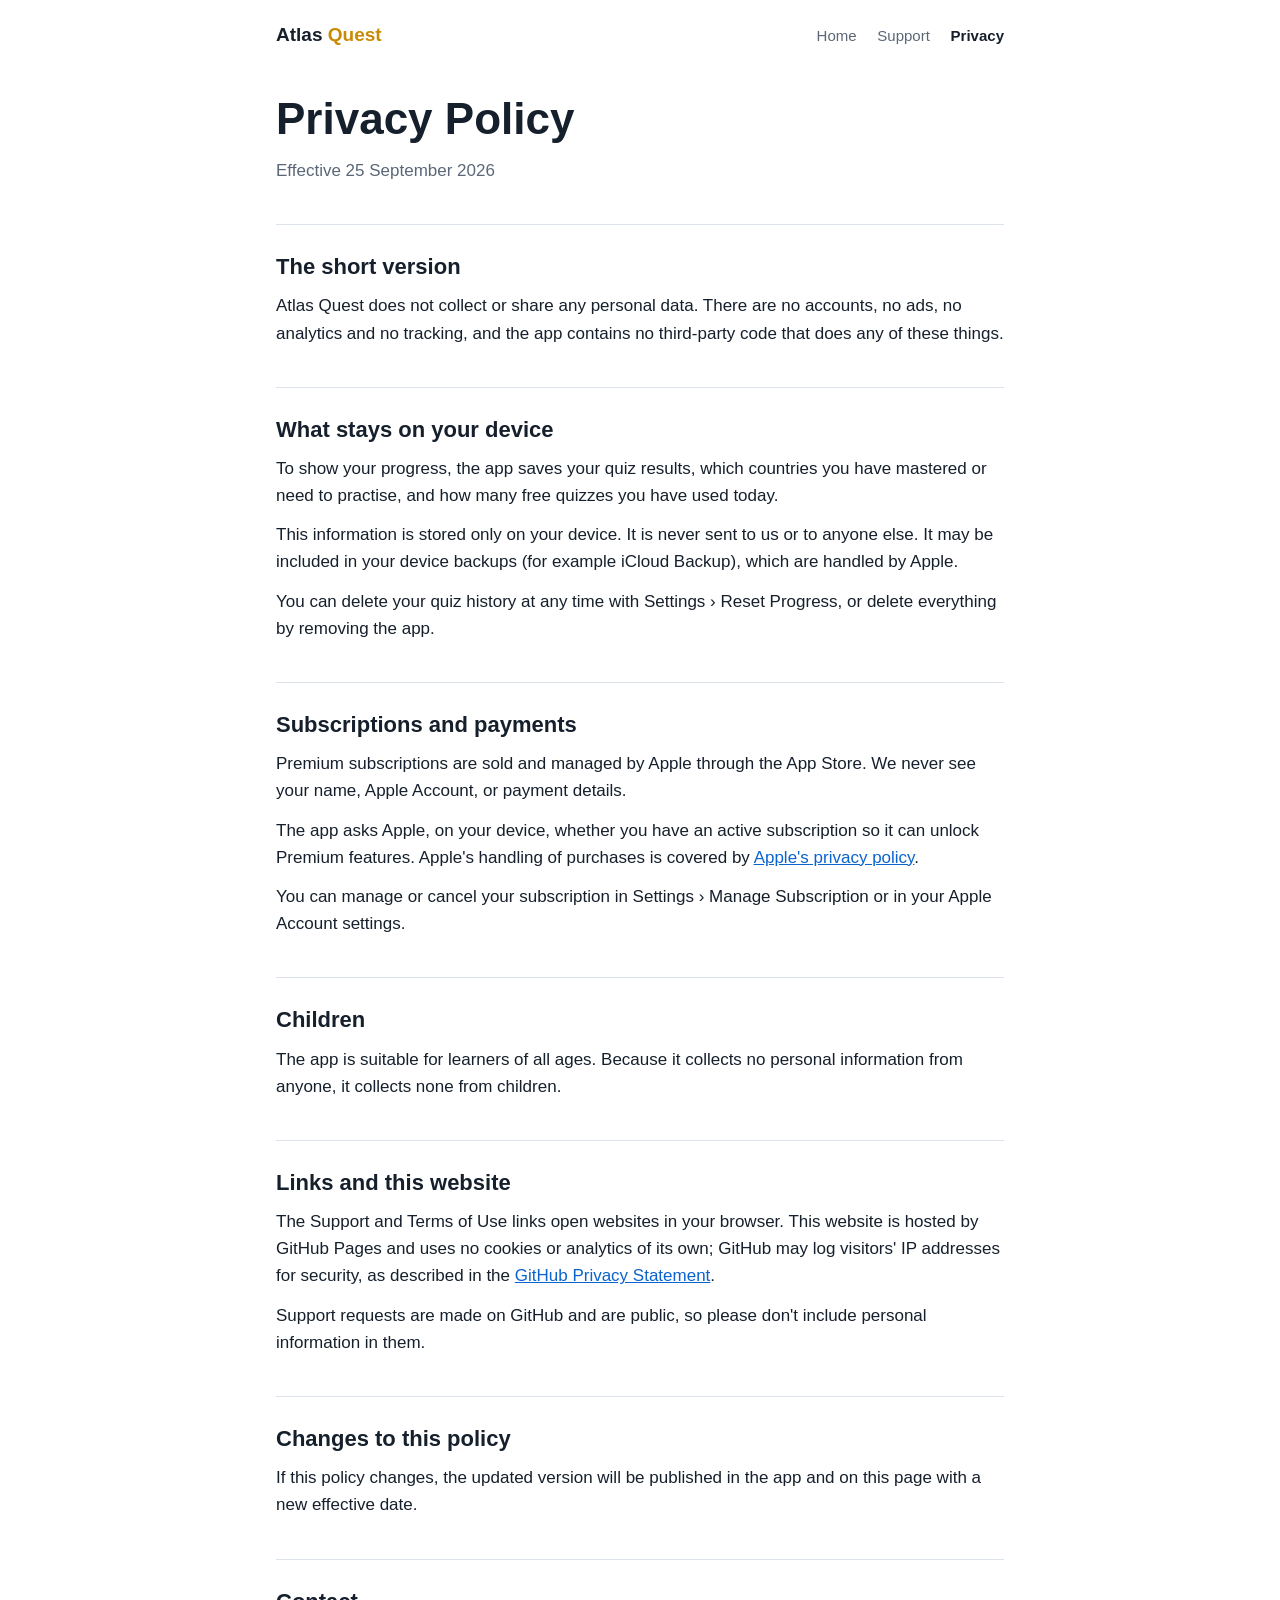
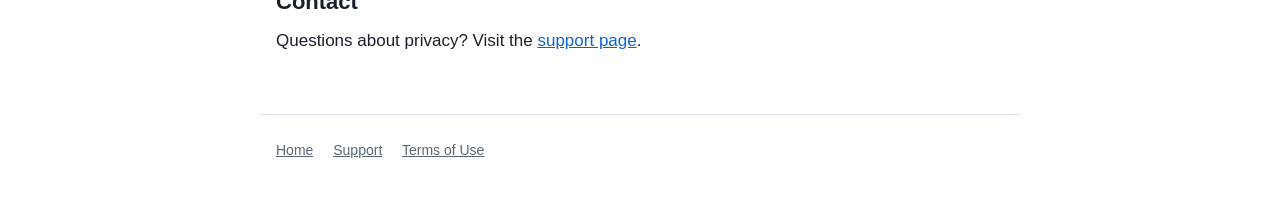
==== privacy.html @ b092b9ab "Add Atlas Quest website, support page and privacy policy" ====
<!DOCTYPE html>
<html lang="en">
<head>
<meta charset="utf-8">
<meta name="viewport" content="width=device-width, initial-scale=1">
<title>Atlas Quest Privacy Policy</title>
<meta name="description" content="Atlas Quest does not collect or share any personal data.">
<link rel="icon" href="data:image/svg+xml,<svg xmlns='http://www.w3.org/2000/svg' viewBox='0 0 100 100'><text y='.9em' font-size='90'>🌍</text></svg>">
<link rel="stylesheet" href="style.css">
<!-- The app shows the same policy in PrivacyPolicyView.swift. Change both together. -->
</head>
<body>
<header>
  <a class="brand" href="./">Atlas <span>Quest</span></a>
  <nav>
    <a href="./">Home</a>
    <a href="support.html">Support</a>
    <a href="privacy.html" aria-current="page">Privacy</a>
  </nav>
</header>
<main>
  <h1>Privacy Policy</h1>
  <p class="muted">Effective 25 September 2026</p>

  <h2>The short version</h2>
  <p>Atlas Quest does not collect or share any personal data. There are no accounts, no ads, no analytics and no tracking, and the app contains no third-party code that does any of these things.</p>

  <h2>What stays on your device</h2>
  <p>To show your progress, the app saves your quiz results, which countries you have mastered or need to practise, and how many free quizzes you have used today.</p>
  <p>This information is stored only on your device. It is never sent to us or to anyone else. It may be included in your device backups (for example iCloud Backup), which are handled by Apple.</p>
  <p>You can delete your quiz history at any time with Settings › Reset Progress, or delete everything by removing the app.</p>

  <h2>Subscriptions and payments</h2>
  <p>Premium subscriptions are sold and managed by Apple through the App Store. We never see your name, Apple Account, or payment details.</p>
  <p>The app asks Apple, on your device, whether you have an active subscription so it can unlock Premium features. Apple's handling of purchases is covered by <a href="https://www.apple.com/legal/privacy/">Apple's privacy policy</a>.</p>
  <p>You can manage or cancel your subscription in Settings › Manage Subscription or in your Apple Account settings.</p>

  <h2>Children</h2>
  <p>The app is suitable for learners of all ages. Because it collects no personal information from anyone, it collects none from children.</p>

  <h2>Links and this website</h2>
  <p>The Support and Terms of Use links open websites in your browser. This website is hosted by GitHub Pages and uses no cookies or analytics of its own; GitHub may log visitors' IP addresses for security, as described in the <a href="https://docs.github.com/en/site-policy/privacy-policies/github-general-privacy-statement">GitHub Privacy Statement</a>.</p>
  <p>Support requests are made on GitHub and are public, so please don't include personal information in them.</p>

  <h2>Changes to this policy</h2>
  <p>If this policy changes, the updated version will be published in the app and on this page with a new effective date.</p>

  <h2>Contact</h2>
  <p>Questions about privacy? Visit the <a href="support.html">support page</a>.</p>
</main>
<footer>
  <a href="./">Home</a>
  <a href="support.html">Support</a>
  <a href="https://www.apple.com/legal/internet-services/itunes/dev/stdeula/">Terms of Use</a>
</footer>
</body>
</html>
---- style.css ----
:root {
  --bg: #ffffff;
  --surface: #f2f5fa;
  --text: #16202c;
  --muted: #5b6776;
  --accent: #0b63ce;
  --accent-text: #ffffff;
  --gold: #c98a06;
  --rule: #dde3eb;
  color-scheme: light dark;
}
@media (prefers-color-scheme: dark) {
  :root {
    --bg: #0b1118;
    --surface: #151e29;
    --text: #eef2f7;
    --muted: #9aa7b6;
    --accent: #4b9bff;
    --accent-text: #06101c;
    --gold: #f2b53a;
    --rule: #25303d;
  }
}
* { box-sizing: border-box; }
body {
  margin: 0;
  background: var(--bg);
  color: var(--text);
  font: 17px/1.6 -apple-system, BlinkMacSystemFont, "Segoe UI", Roboto, Helvetica, Arial, sans-serif;
}
a { color: var(--accent); }
header, main, footer { max-width: 760px; margin: 0 auto; padding: 0 16px; }
header {
  display: flex; align-items: center; justify-content: space-between; flex-wrap: wrap; gap: 8px;
  padding-top: 20px; padding-bottom: 20px;
}
.brand { font-weight: 700; font-size: 19px; color: var(--text); text-decoration: none; }
.brand span { color: var(--gold); }
nav a { margin-left: 16px; color: var(--muted); text-decoration: none; font-size: 15px; }
nav a:first-child { margin-left: 0; }
nav a[aria-current="page"] { color: var(--text); font-weight: 600; }
main { padding-bottom: 48px; }
h1 { font-size: clamp(30px, 6vw, 44px); line-height: 1.15; margin: 24px 0 12px; }
h2 { font-size: 22px; margin: 40px 0 8px; padding-top: 24px; border-top: 1px solid var(--rule); }
h3 { font-size: 18px; margin: 24px 0 4px; }
p { margin: 0 0 12px; }
.lead { font-size: 20px; color: var(--muted); max-width: 36em; }
.muted { color: var(--muted); }
.badge {
  display: inline-block; margin: 16px 0 8px; padding: 10px 18px; border-radius: 12px;
  background: var(--accent); color: var(--accent-text); font-weight: 600; text-decoration: none;
}
.grid { display: grid; grid-template-columns: repeat(auto-fit, minmax(210px, 1fr)); gap: 12px; margin: 16px 0; }
.card { background: var(--surface); border-radius: 16px; padding: 16px; }
.card h3 { margin-top: 0; }
.card p { margin: 0; color: var(--muted); font-size: 15px; }
table { width: 100%; border-collapse: collapse; margin: 12px 0; font-size: 15px; }
th, td { text-align: left; padding: 10px 8px; border-bottom: 1px solid var(--rule); vertical-align: top; }
th { color: var(--muted); font-weight: 600; }
.note { background: var(--surface); border-left: 4px solid var(--gold); border-radius: 8px; padding: 12px 16px; margin: 16px 0; }
footer { padding-top: 24px; padding-bottom: 40px; border-top: 1px solid var(--rule); color: var(--muted); font-size: 14px; }
footer a { color: var(--muted); margin-right: 16px; }
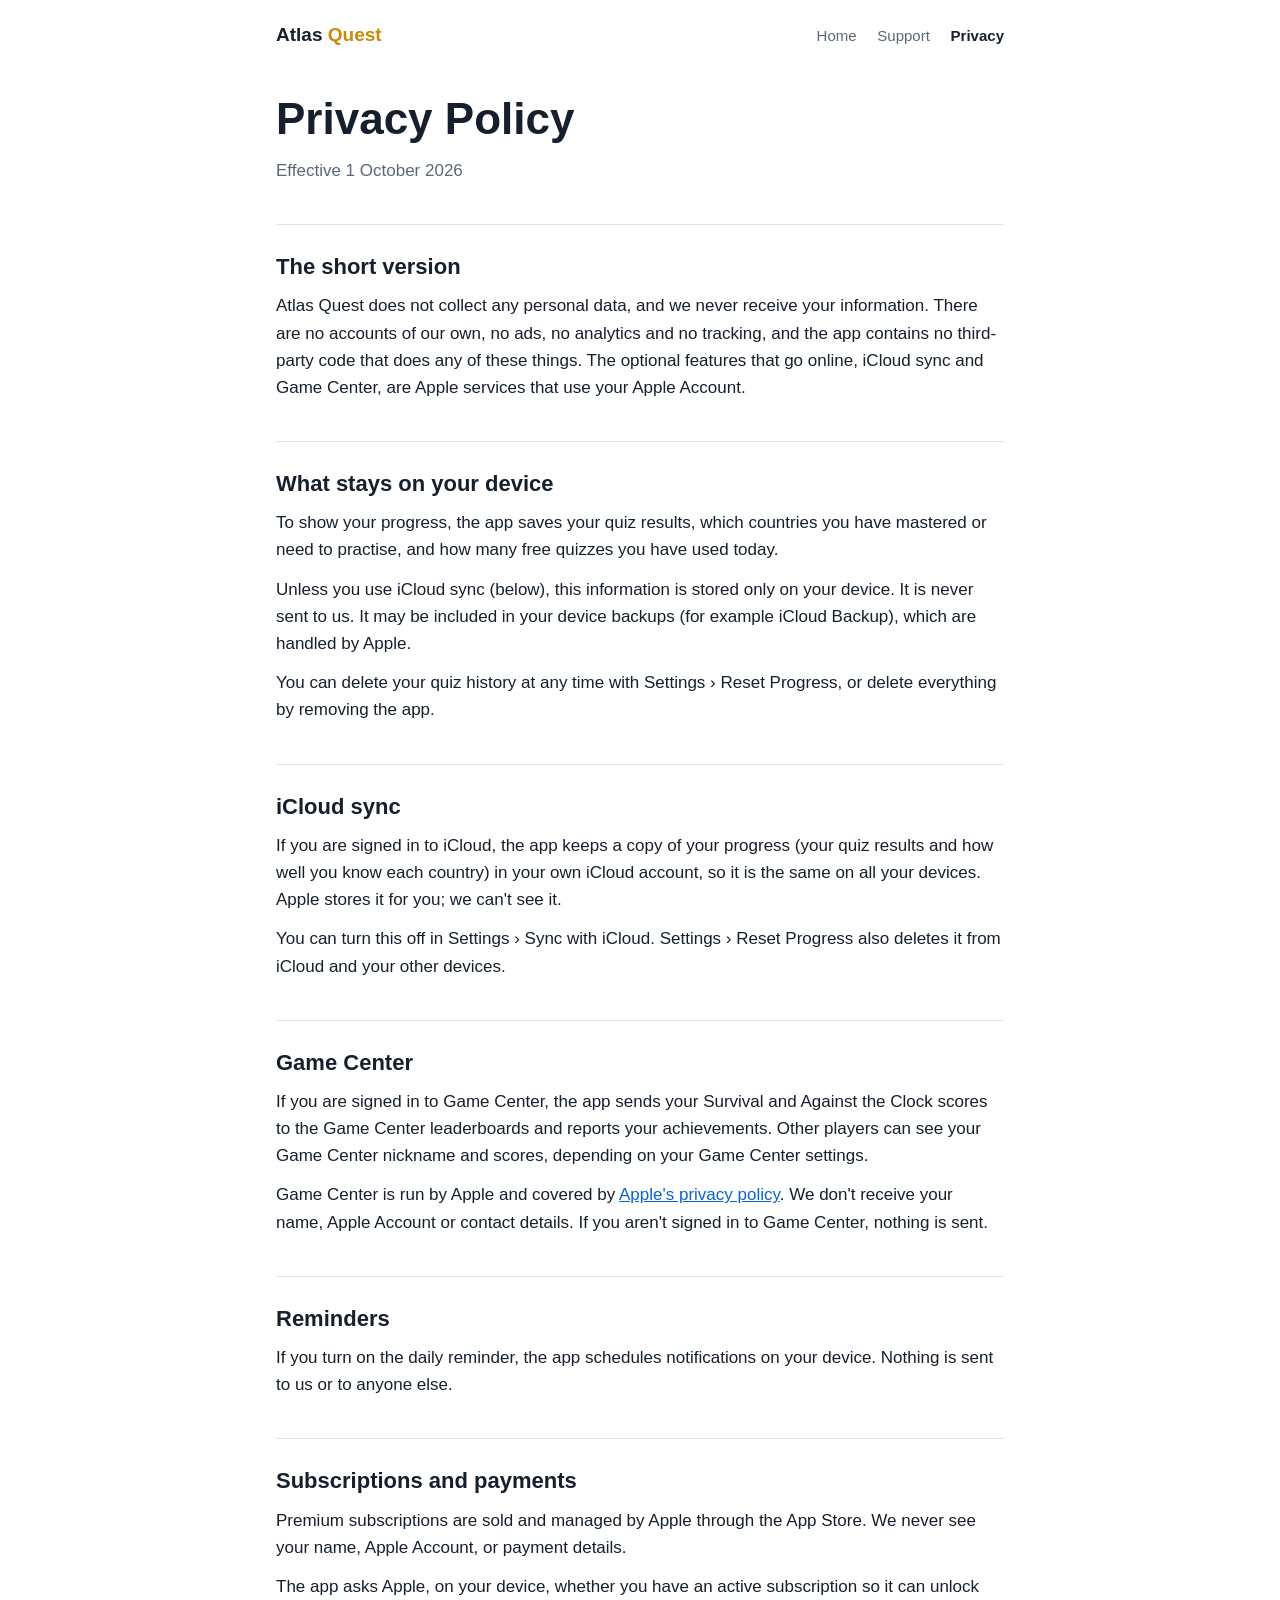
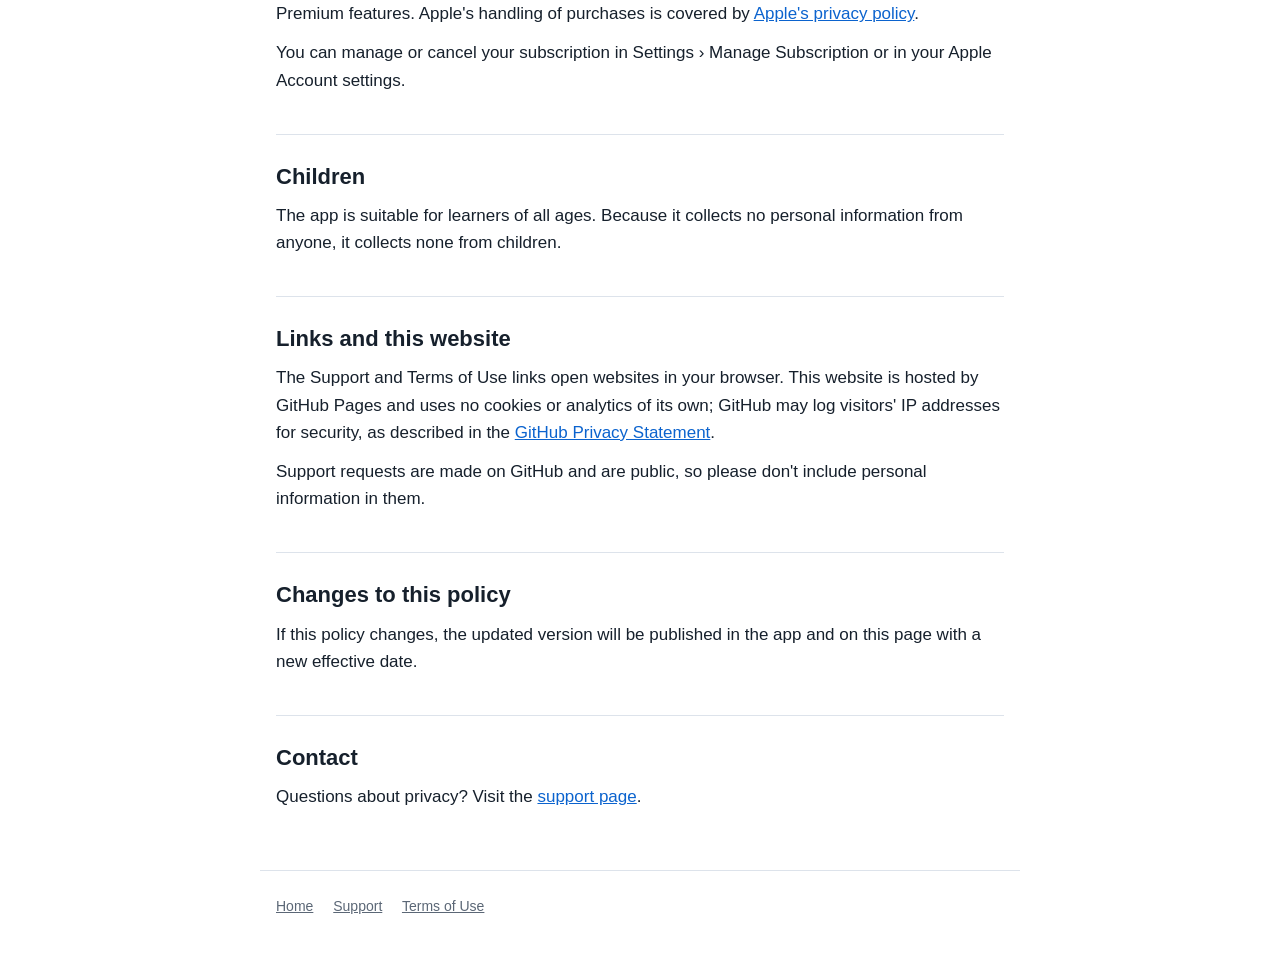
==== commit 8e3a0928: "Update the website for Atlas Quest 1.1 Privacy policy: iCloud sync, Game Center and reminders. Suppo" ====
--- a/privacy.html
+++ b/privacy.html
@@ -4,7 +4,7 @@
 <meta charset="utf-8">
 <meta name="viewport" content="width=device-width, initial-scale=1">
 <title>Atlas Quest Privacy Policy</title>
-<meta name="description" content="Atlas Quest does not collect or share any personal data.">
+<meta name="description" content="Atlas Quest does not collect any personal data.">
 <link rel="icon" href="data:image/svg+xml,<svg xmlns='http://www.w3.org/2000/svg' viewBox='0 0 100 100'><text y='.9em' font-size='90'>🌍</text></svg>">
 <link rel="stylesheet" href="style.css">
 <!-- The app shows the same policy in PrivacyPolicyView.swift. Change both together. -->
@@ -20,16 +20,24 @@
 </header>
 <main>
   <h1>Privacy Policy</h1>
-  <p class="muted">Effective 25 September 2026</p>
+  <p class="muted">Effective 1 October 2026</p>
 
   <h2>The short version</h2>
-  <p>Atlas Quest does not collect or share any personal data. There are no accounts, no ads, no analytics and no tracking, and the app contains no third-party code that does any of these things.</p>
+  <p>Atlas Quest does not collect any personal data, and we never receive your information. There are no accounts of our own, no ads, no analytics and no tracking, and the app contains no third-party code that does any of these things. The optional features that go online, iCloud sync and Game Center, are Apple services that use your Apple Account.</p>
 
   <h2>What stays on your device</h2>
   <p>To show your progress, the app saves your quiz results, which countries you have mastered or need to practise, and how many free quizzes you have used today.</p>
-  <p>This information is stored only on your device. It is never sent to us or to anyone else. It may be included in your device backups (for example iCloud Backup), which are handled by Apple.</p>
+  <p>Unless you use iCloud sync (below), this information is stored only on your device. It is never sent to us. It may be included in your device backups (for example iCloud Backup), which are handled by Apple.</p>
   <p>You can delete your quiz history at any time with Settings › Reset Progress, or delete everything by removing the app.</p>
 
+  <h2>iCloud sync</h2>
+  <p>If you are signed in to iCloud, the app keeps a copy of your progress (your quiz results and how well you know each country) in your own iCloud account, so it is the same on all your devices. Apple stores it for you; we can't see it.</p>
+  <p>You can turn this off in Settings › Sync with iCloud. Settings › Reset Progress also deletes it from iCloud and your other devices.</p>
+  <h2>Game Center</h2>
+  <p>If you are signed in to Game Center, the app sends your Survival and Against the Clock scores to the Game Center leaderboards and reports your achievements. Other players can see your Game Center nickname and scores, depending on your Game Center settings.</p>
+  <p>Game Center is run by Apple and covered by <a href="https://www.apple.com/legal/privacy/">Apple's privacy policy</a>. We don't receive your name, Apple Account or contact details. If you aren't signed in to Game Center, nothing is sent.</p>
+  <h2>Reminders</h2>
+  <p>If you turn on the daily reminder, the app schedules notifications on your device. Nothing is sent to us or to anyone else.</p>
   <h2>Subscriptions and payments</h2>
   <p>Premium subscriptions are sold and managed by Apple through the App Store. We never see your name, Apple Account, or payment details.</p>
   <p>The app asks Apple, on your device, whether you have an active subscription so it can unlock Premium features. Apple's handling of purchases is covered by <a href="https://www.apple.com/legal/privacy/">Apple's privacy policy</a>.</p>
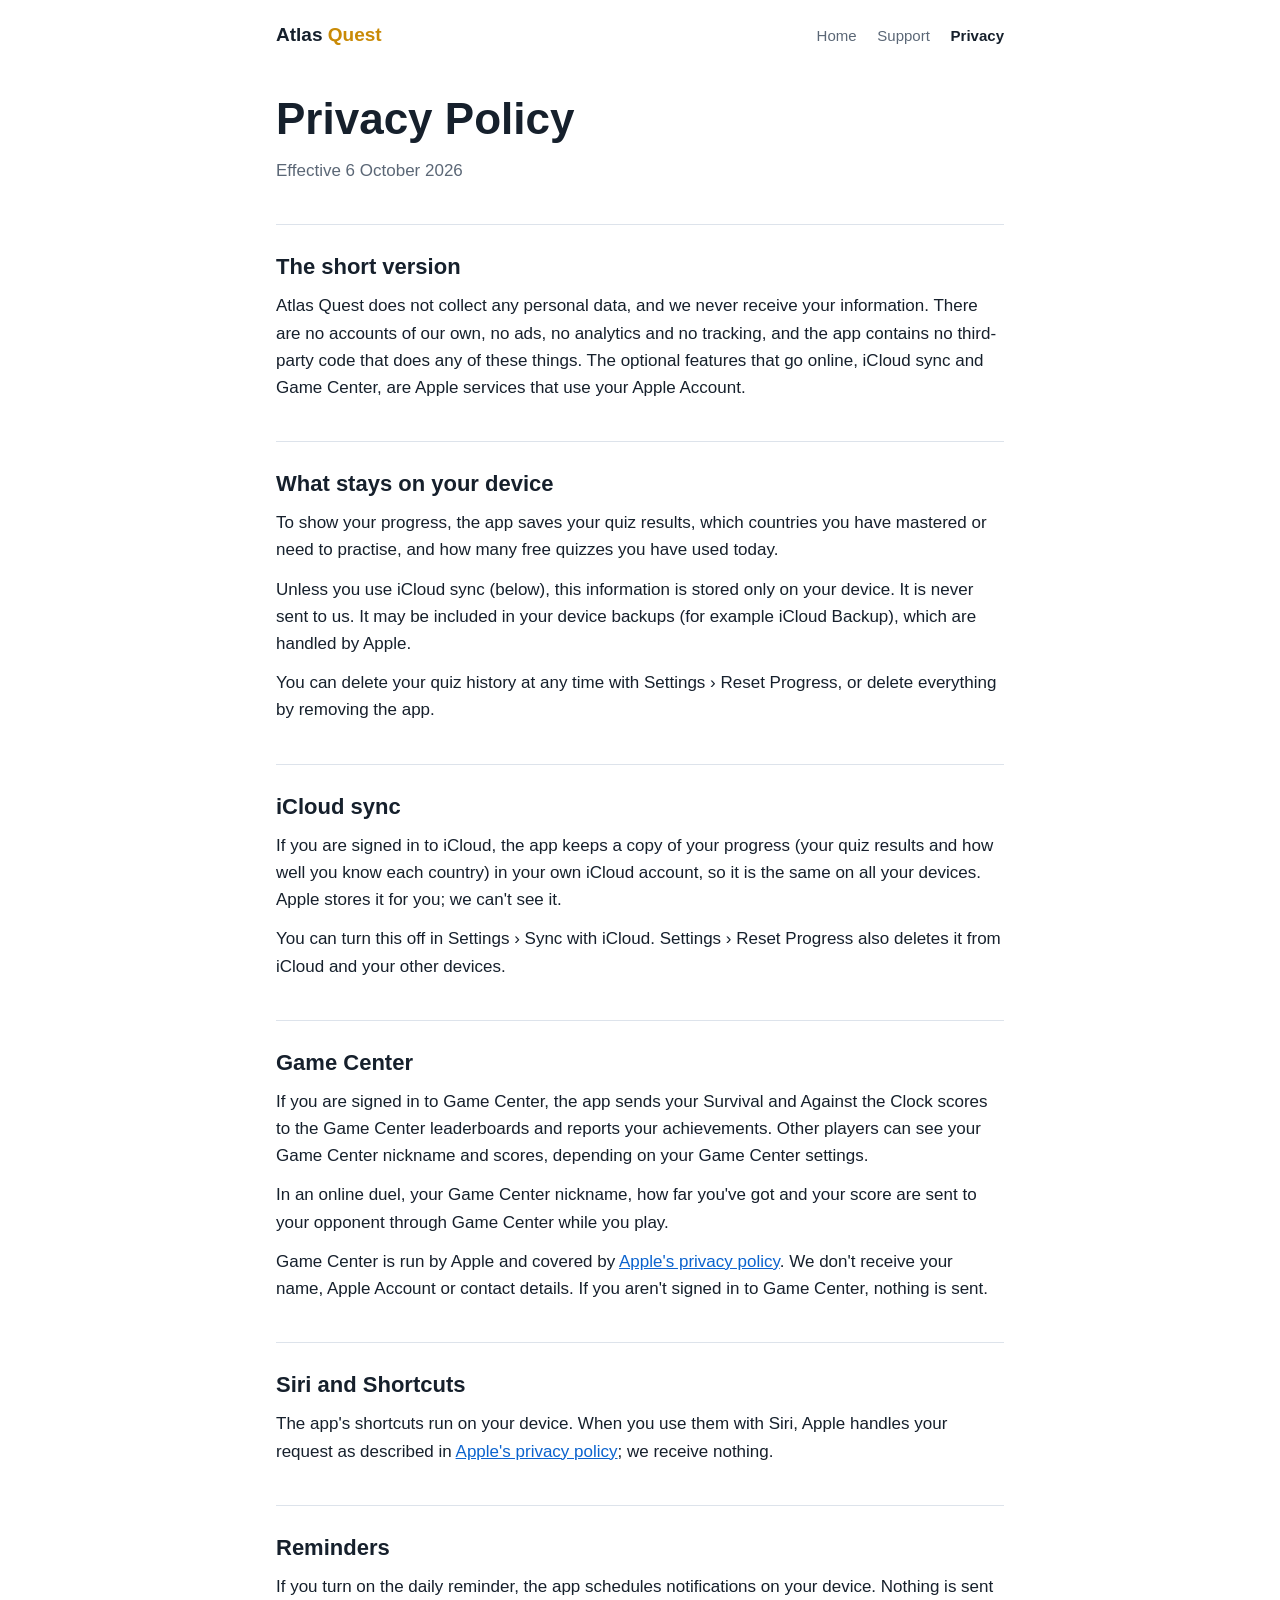
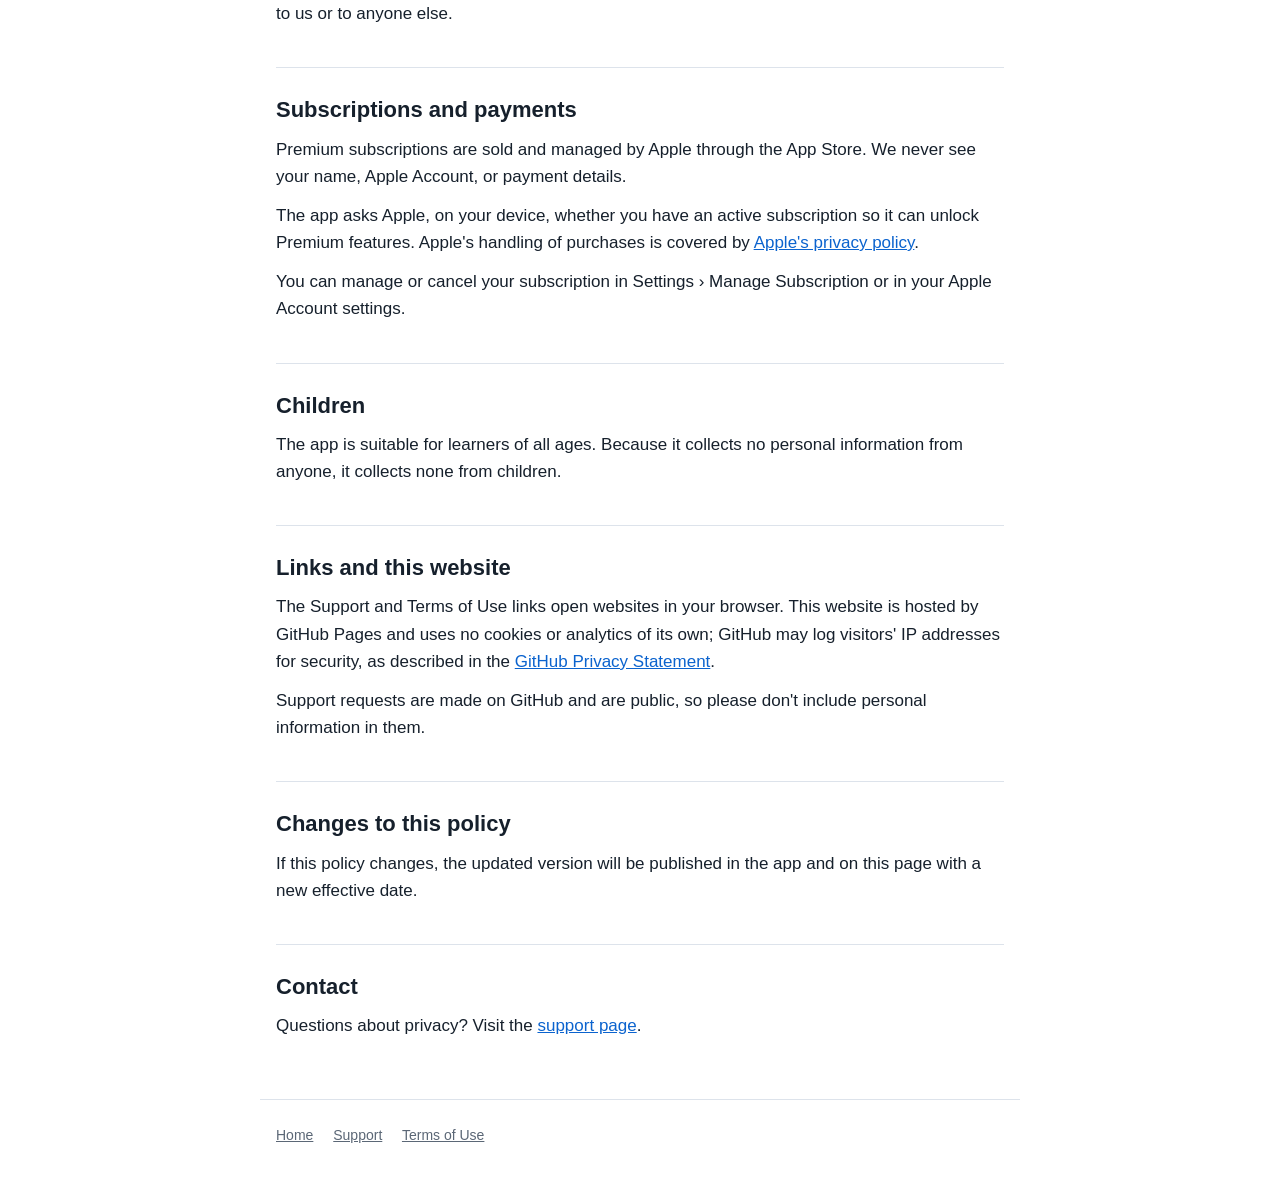
==== commit 31fded85: "Update the website for Atlas Quest 1.2 Privacy policy: online duels and Siri. Support: daily puzzles" ====
--- a/privacy.html
+++ b/privacy.html
@@ -20,7 +20,7 @@
 </header>
 <main>
   <h1>Privacy Policy</h1>
-  <p class="muted">Effective 1 October 2026</p>
+  <p class="muted">Effective 6 October 2026</p>
 
   <h2>The short version</h2>
   <p>Atlas Quest does not collect any personal data, and we never receive your information. There are no accounts of our own, no ads, no analytics and no tracking, and the app contains no third-party code that does any of these things. The optional features that go online, iCloud sync and Game Center, are Apple services that use your Apple Account.</p>
@@ -35,7 +35,10 @@
   <p>You can turn this off in Settings › Sync with iCloud. Settings › Reset Progress also deletes it from iCloud and your other devices.</p>
   <h2>Game Center</h2>
   <p>If you are signed in to Game Center, the app sends your Survival and Against the Clock scores to the Game Center leaderboards and reports your achievements. Other players can see your Game Center nickname and scores, depending on your Game Center settings.</p>
+  <p>In an online duel, your Game Center nickname, how far you've got and your score are sent to your opponent through Game Center while you play.</p>
   <p>Game Center is run by Apple and covered by <a href="https://www.apple.com/legal/privacy/">Apple's privacy policy</a>. We don't receive your name, Apple Account or contact details. If you aren't signed in to Game Center, nothing is sent.</p>
+  <h2>Siri and Shortcuts</h2>
+  <p>The app's shortcuts run on your device. When you use them with Siri, Apple handles your request as described in <a href="https://www.apple.com/legal/privacy/">Apple's privacy policy</a>; we receive nothing.</p>
   <h2>Reminders</h2>
   <p>If you turn on the daily reminder, the app schedules notifications on your device. Nothing is sent to us or to anyone else.</p>
   <h2>Subscriptions and payments</h2>
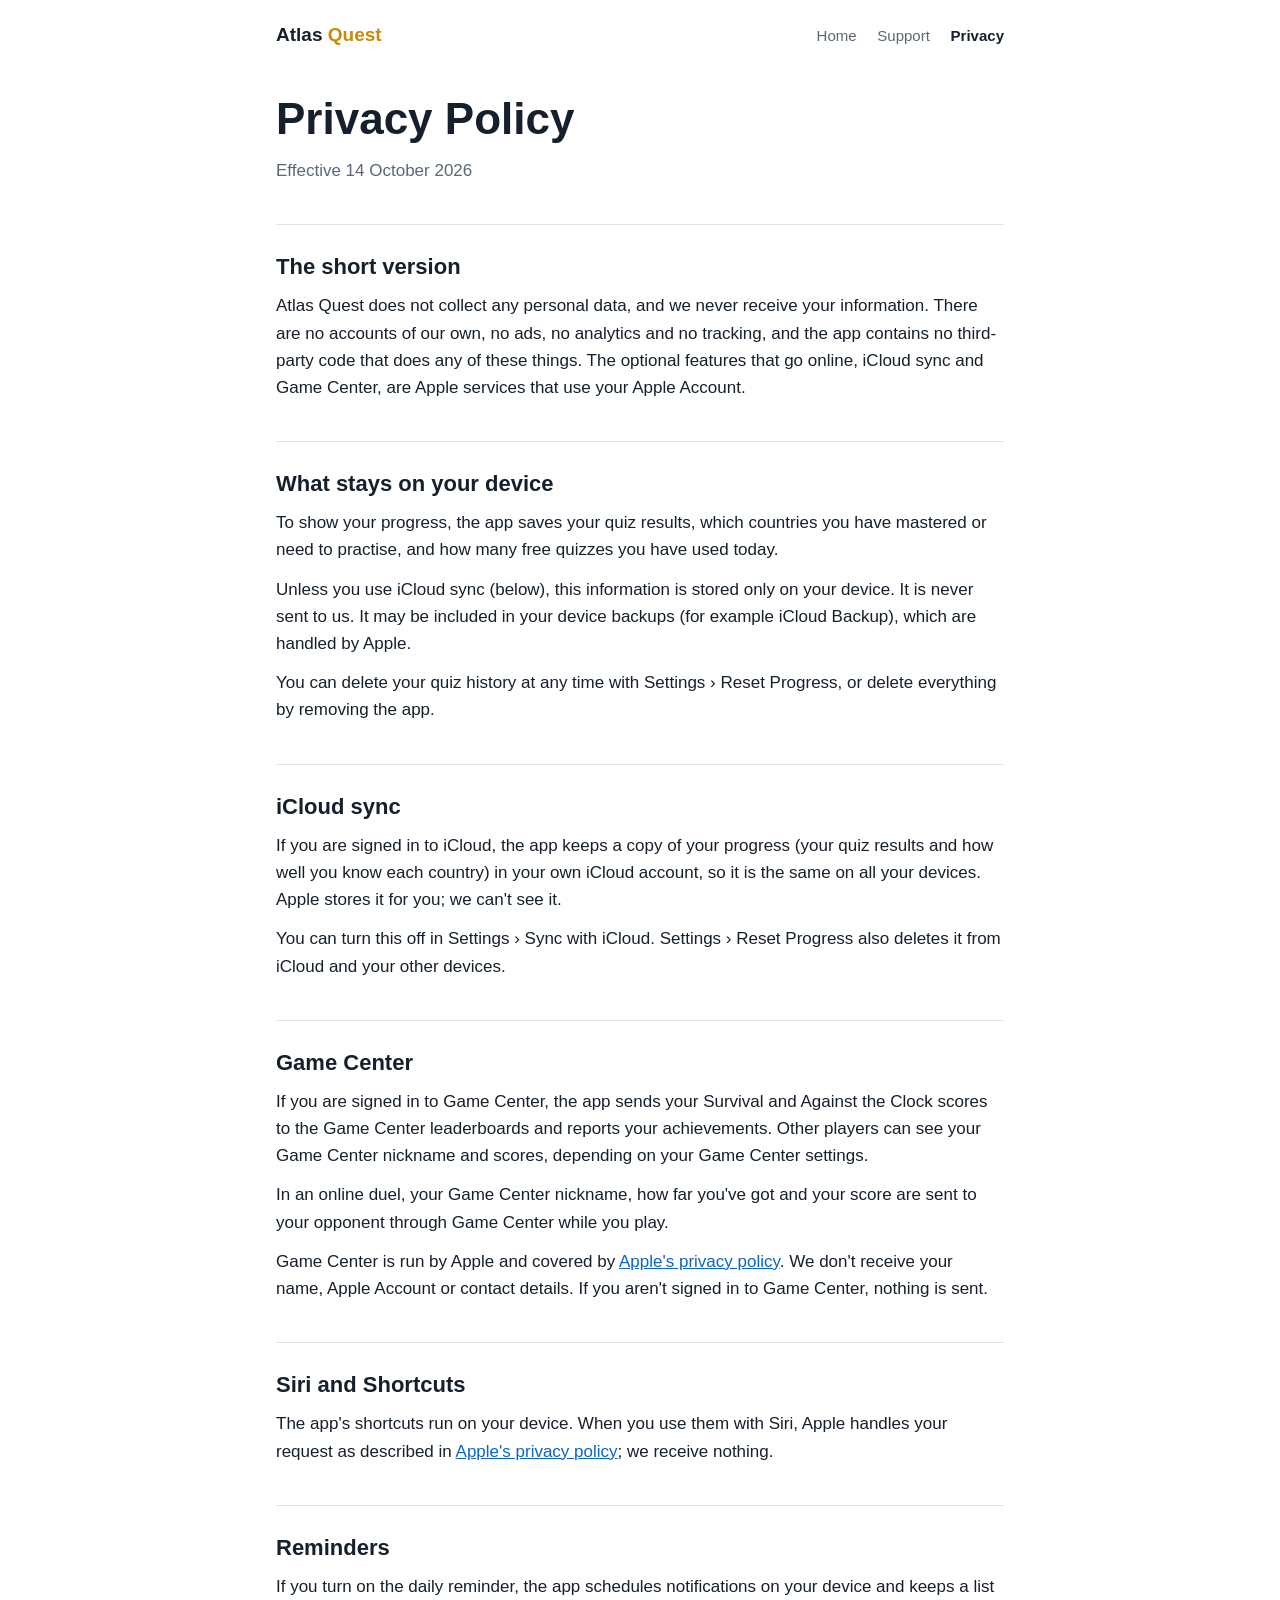
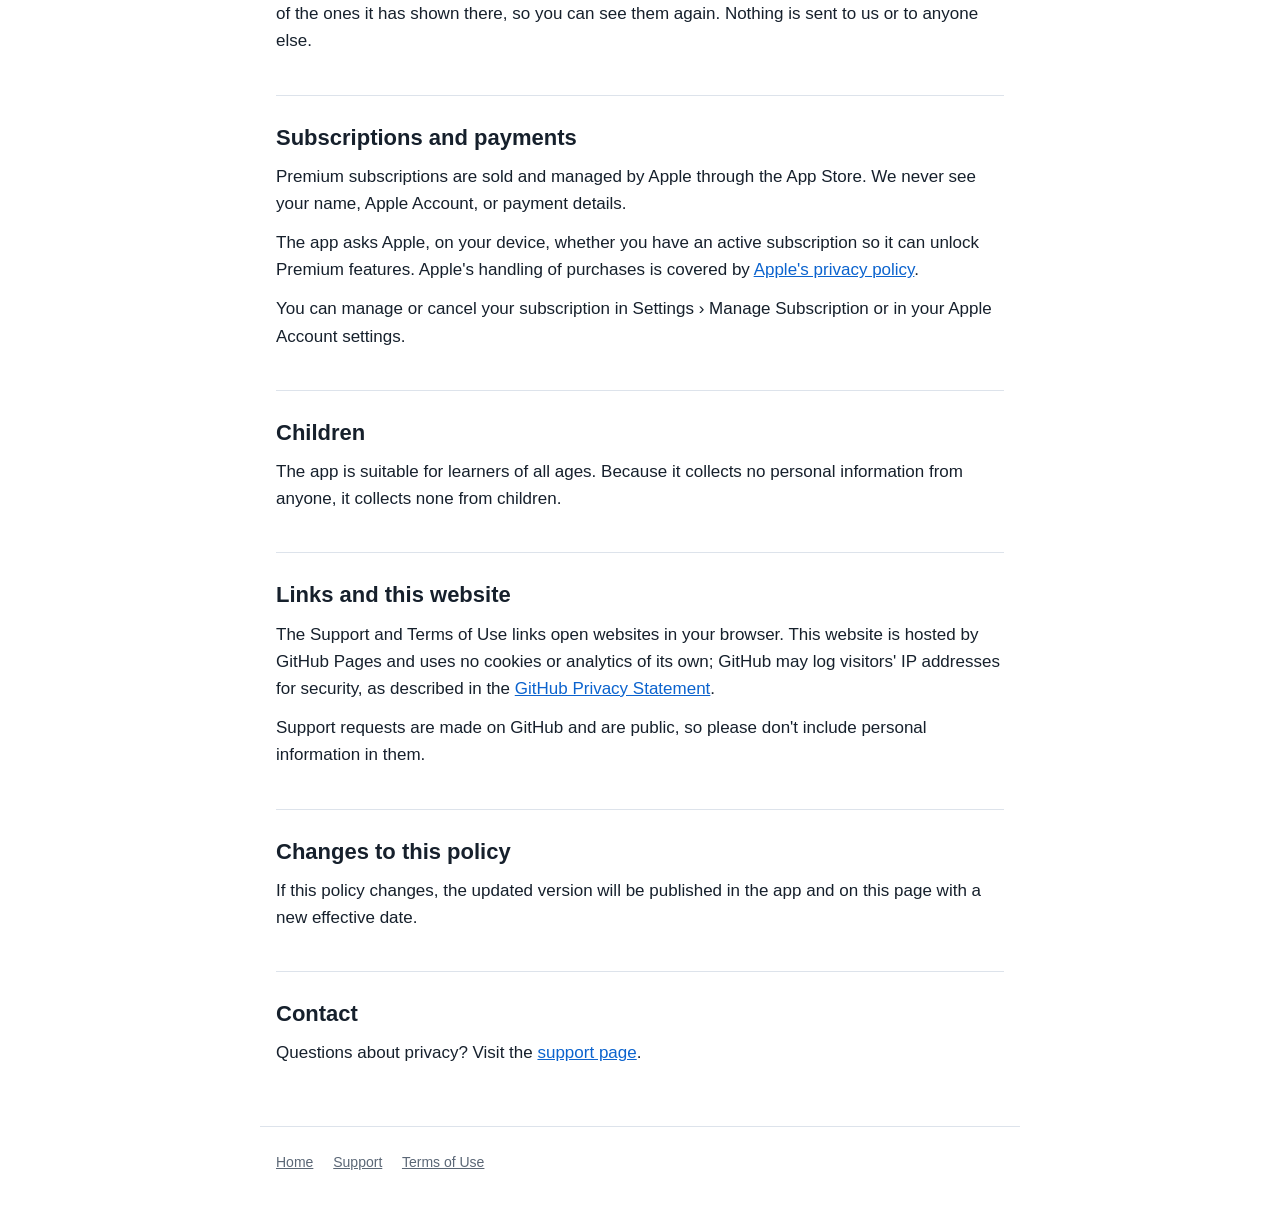
==== commit c922563a: "Mention the reminder history in the privacy policy Co-Authored-By: Claude Opus 5.5 <noreply@anthropi" ====
--- a/privacy.html
+++ b/privacy.html
@@ -20,7 +20,7 @@
 </header>
 <main>
   <h1>Privacy Policy</h1>
-  <p class="muted">Effective 6 October 2026</p>
+  <p class="muted">Effective 14 October 2026</p>
 
   <h2>The short version</h2>
   <p>Atlas Quest does not collect any personal data, and we never receive your information. There are no accounts of our own, no ads, no analytics and no tracking, and the app contains no third-party code that does any of these things. The optional features that go online, iCloud sync and Game Center, are Apple services that use your Apple Account.</p>
@@ -40,7 +40,7 @@
   <h2>Siri and Shortcuts</h2>
   <p>The app's shortcuts run on your device. When you use them with Siri, Apple handles your request as described in <a href="https://www.apple.com/legal/privacy/">Apple's privacy policy</a>; we receive nothing.</p>
   <h2>Reminders</h2>
-  <p>If you turn on the daily reminder, the app schedules notifications on your device. Nothing is sent to us or to anyone else.</p>
+  <p>If you turn on the daily reminder, the app schedules notifications on your device and keeps a list of the ones it has shown there, so you can see them again. Nothing is sent to us or to anyone else.</p>
   <h2>Subscriptions and payments</h2>
   <p>Premium subscriptions are sold and managed by Apple through the App Store. We never see your name, Apple Account, or payment details.</p>
   <p>The app asks Apple, on your device, whether you have an active subscription so it can unlock Premium features. Apple's handling of purchases is covered by <a href="https://www.apple.com/legal/privacy/">Apple's privacy policy</a>.</p>
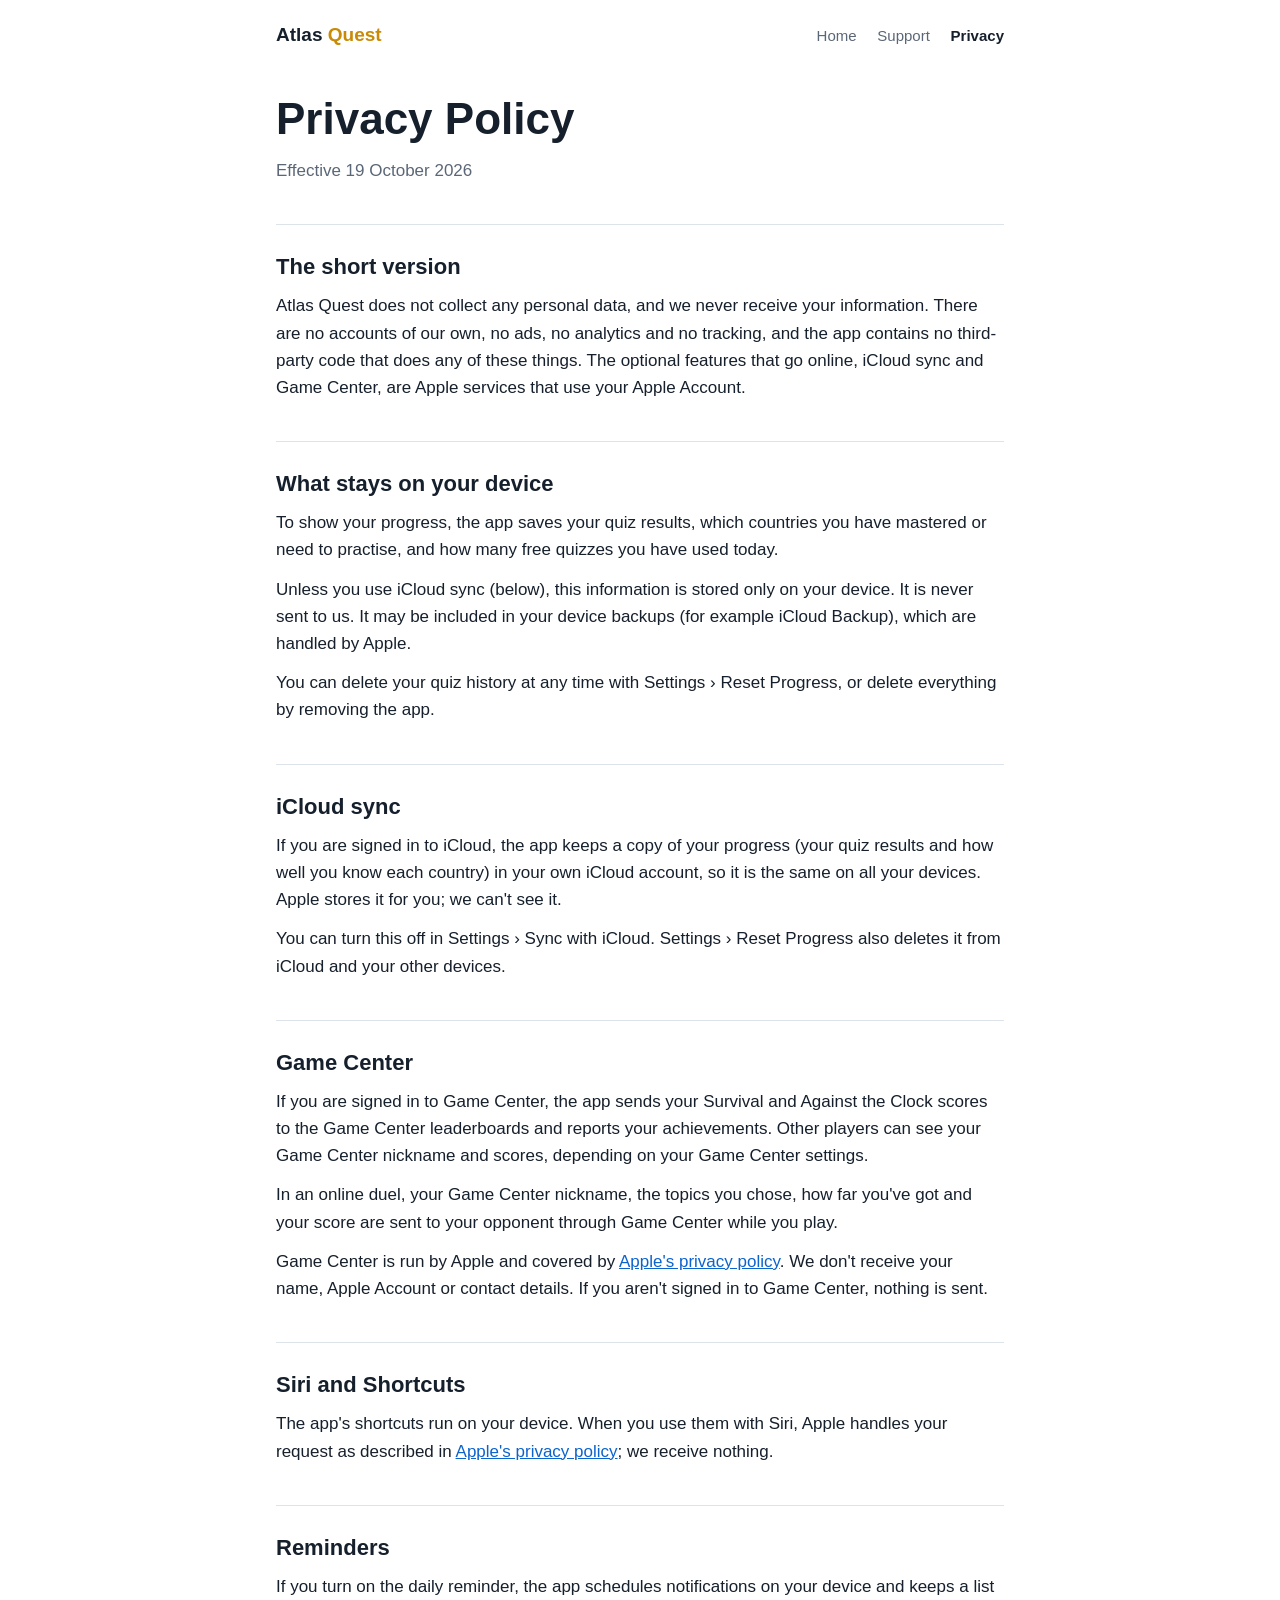
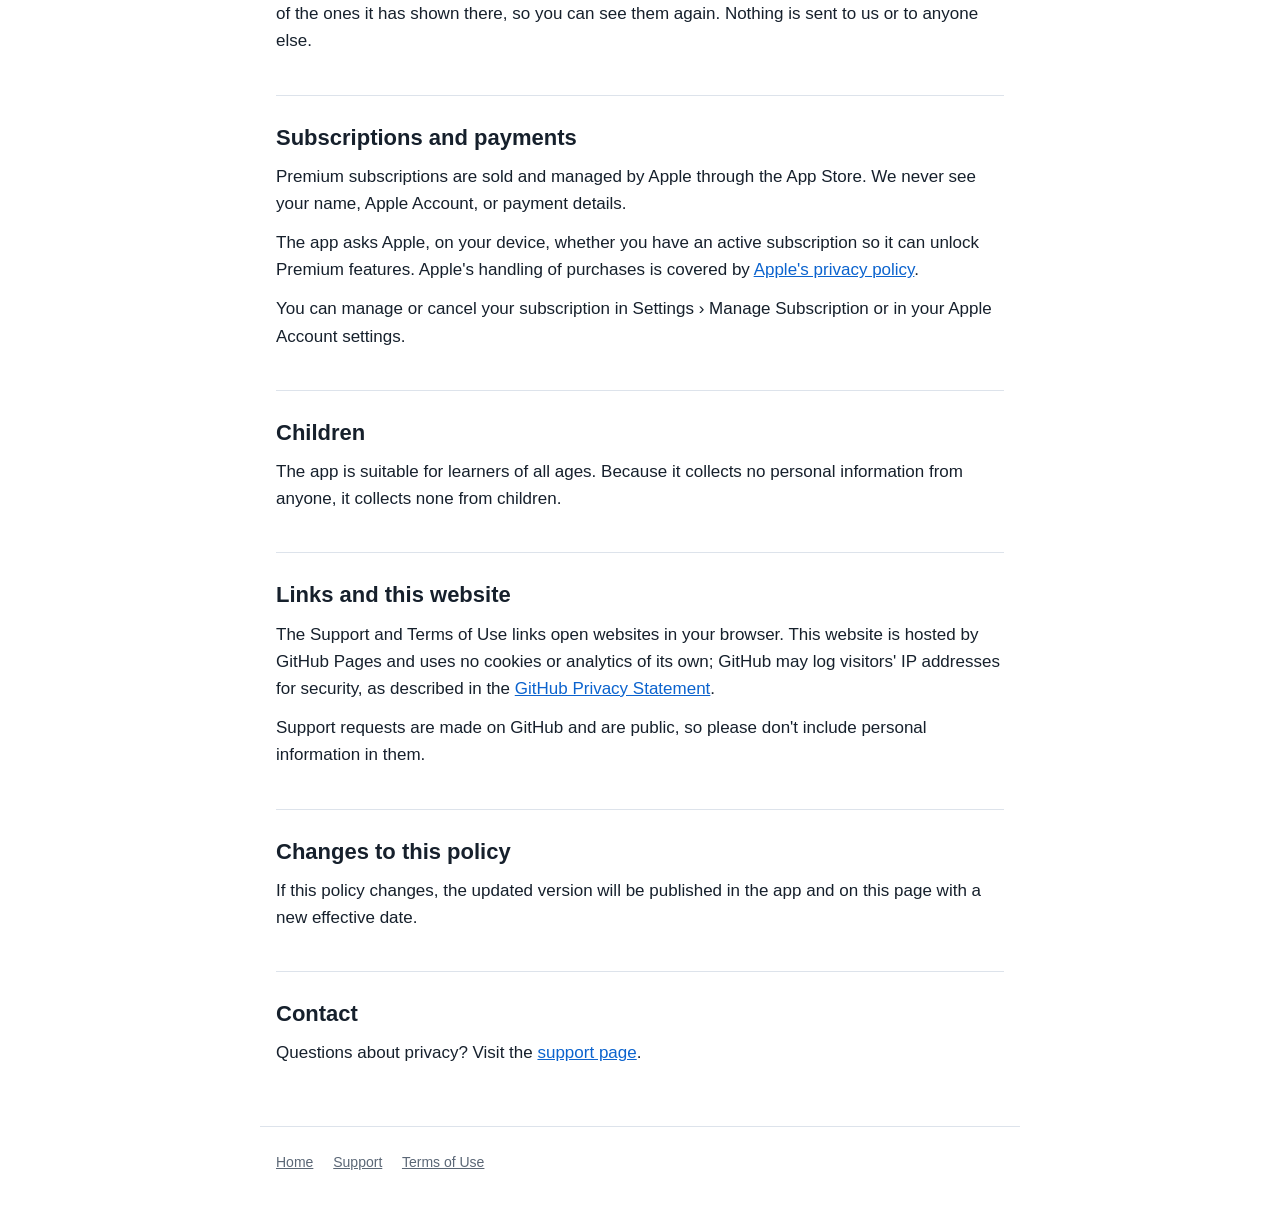
==== commit 288c2b29: "Update the website for Atlas Quest 1.4 Co-Authored-By: Claude Opus 5.5 <noreply@anthropic.com>" ====
--- a/privacy.html
+++ b/privacy.html
@@ -20,7 +20,7 @@
 </header>
 <main>
   <h1>Privacy Policy</h1>
-  <p class="muted">Effective 14 October 2026</p>
+  <p class="muted">Effective 19 October 2026</p>
 
   <h2>The short version</h2>
   <p>Atlas Quest does not collect any personal data, and we never receive your information. There are no accounts of our own, no ads, no analytics and no tracking, and the app contains no third-party code that does any of these things. The optional features that go online, iCloud sync and Game Center, are Apple services that use your Apple Account.</p>
@@ -35,7 +35,7 @@
   <p>You can turn this off in Settings › Sync with iCloud. Settings › Reset Progress also deletes it from iCloud and your other devices.</p>
   <h2>Game Center</h2>
   <p>If you are signed in to Game Center, the app sends your Survival and Against the Clock scores to the Game Center leaderboards and reports your achievements. Other players can see your Game Center nickname and scores, depending on your Game Center settings.</p>
-  <p>In an online duel, your Game Center nickname, how far you've got and your score are sent to your opponent through Game Center while you play.</p>
+  <p>In an online duel, your Game Center nickname, the topics you chose, how far you've got and your score are sent to your opponent through Game Center while you play.</p>
   <p>Game Center is run by Apple and covered by <a href="https://www.apple.com/legal/privacy/">Apple's privacy policy</a>. We don't receive your name, Apple Account or contact details. If you aren't signed in to Game Center, nothing is sent.</p>
   <h2>Siri and Shortcuts</h2>
   <p>The app's shortcuts run on your device. When you use them with Siri, Apple handles your request as described in <a href="https://www.apple.com/legal/privacy/">Apple's privacy policy</a>; we receive nothing.</p>
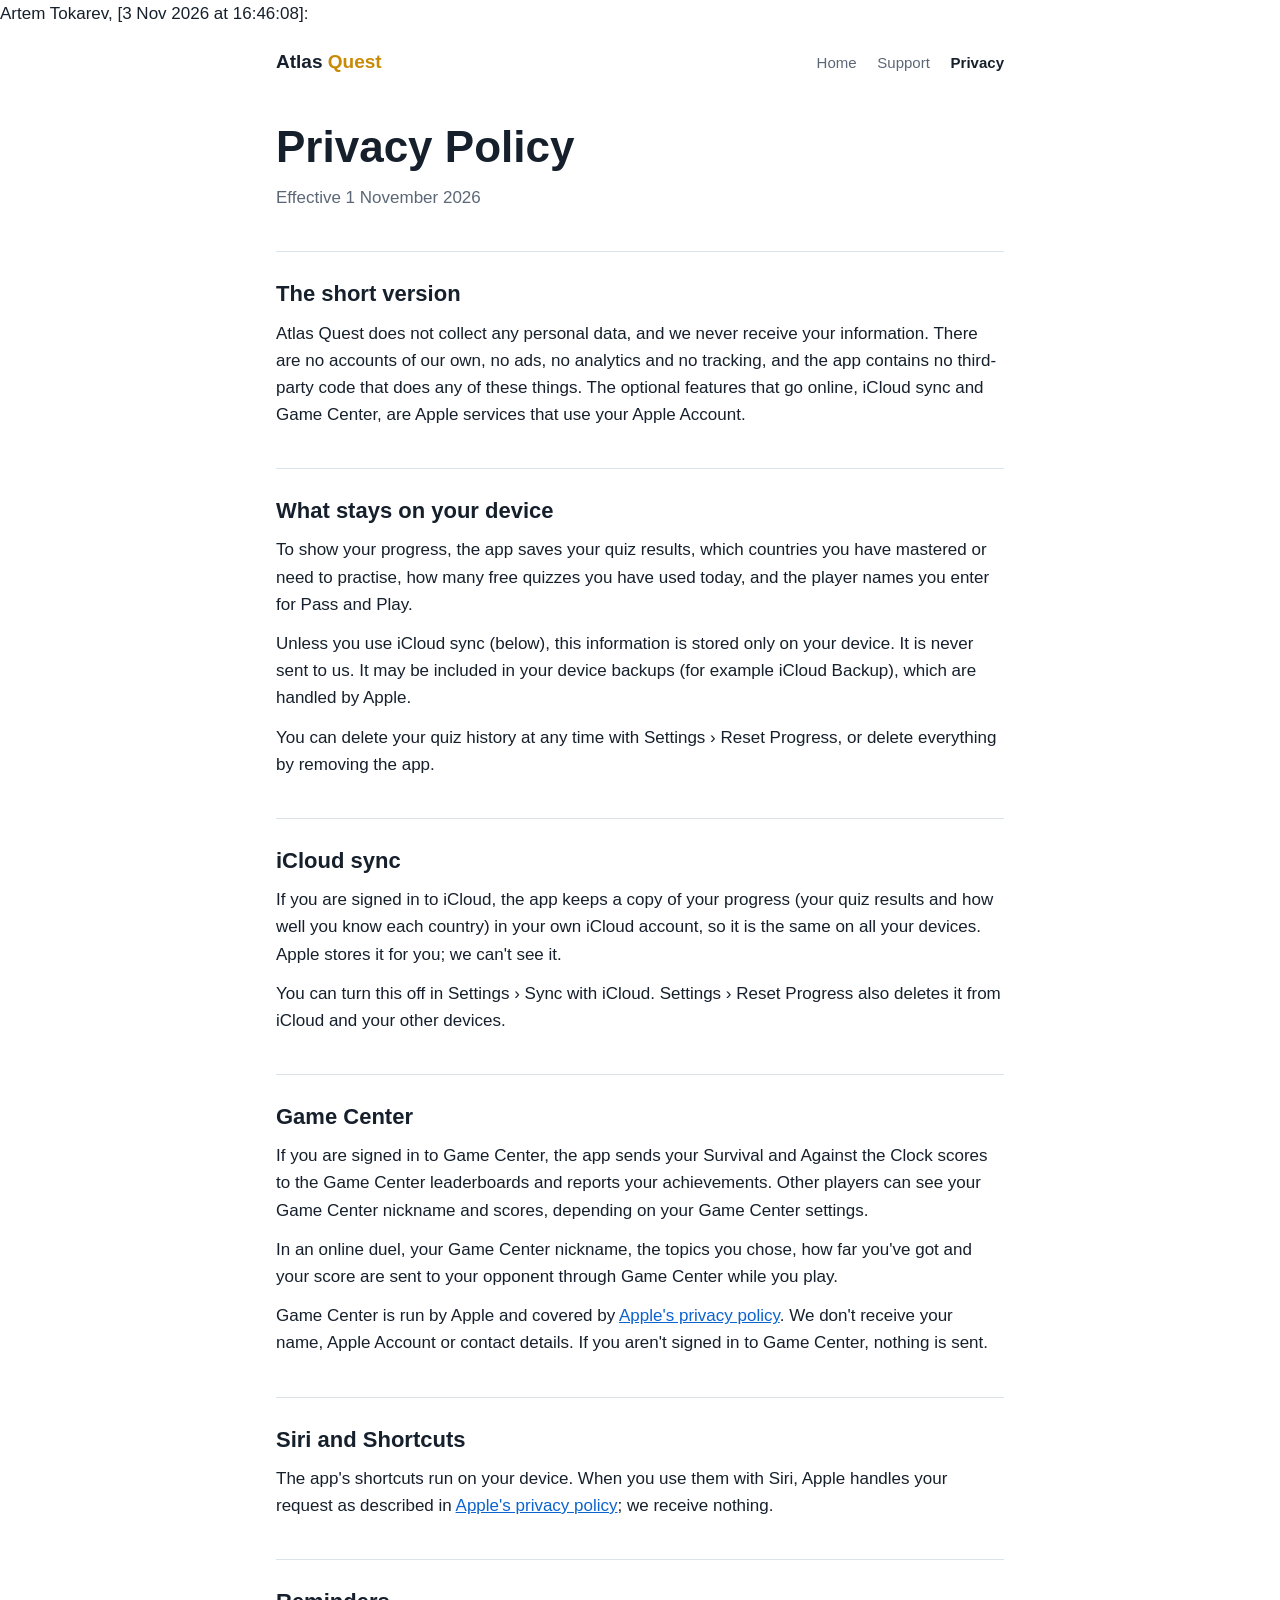
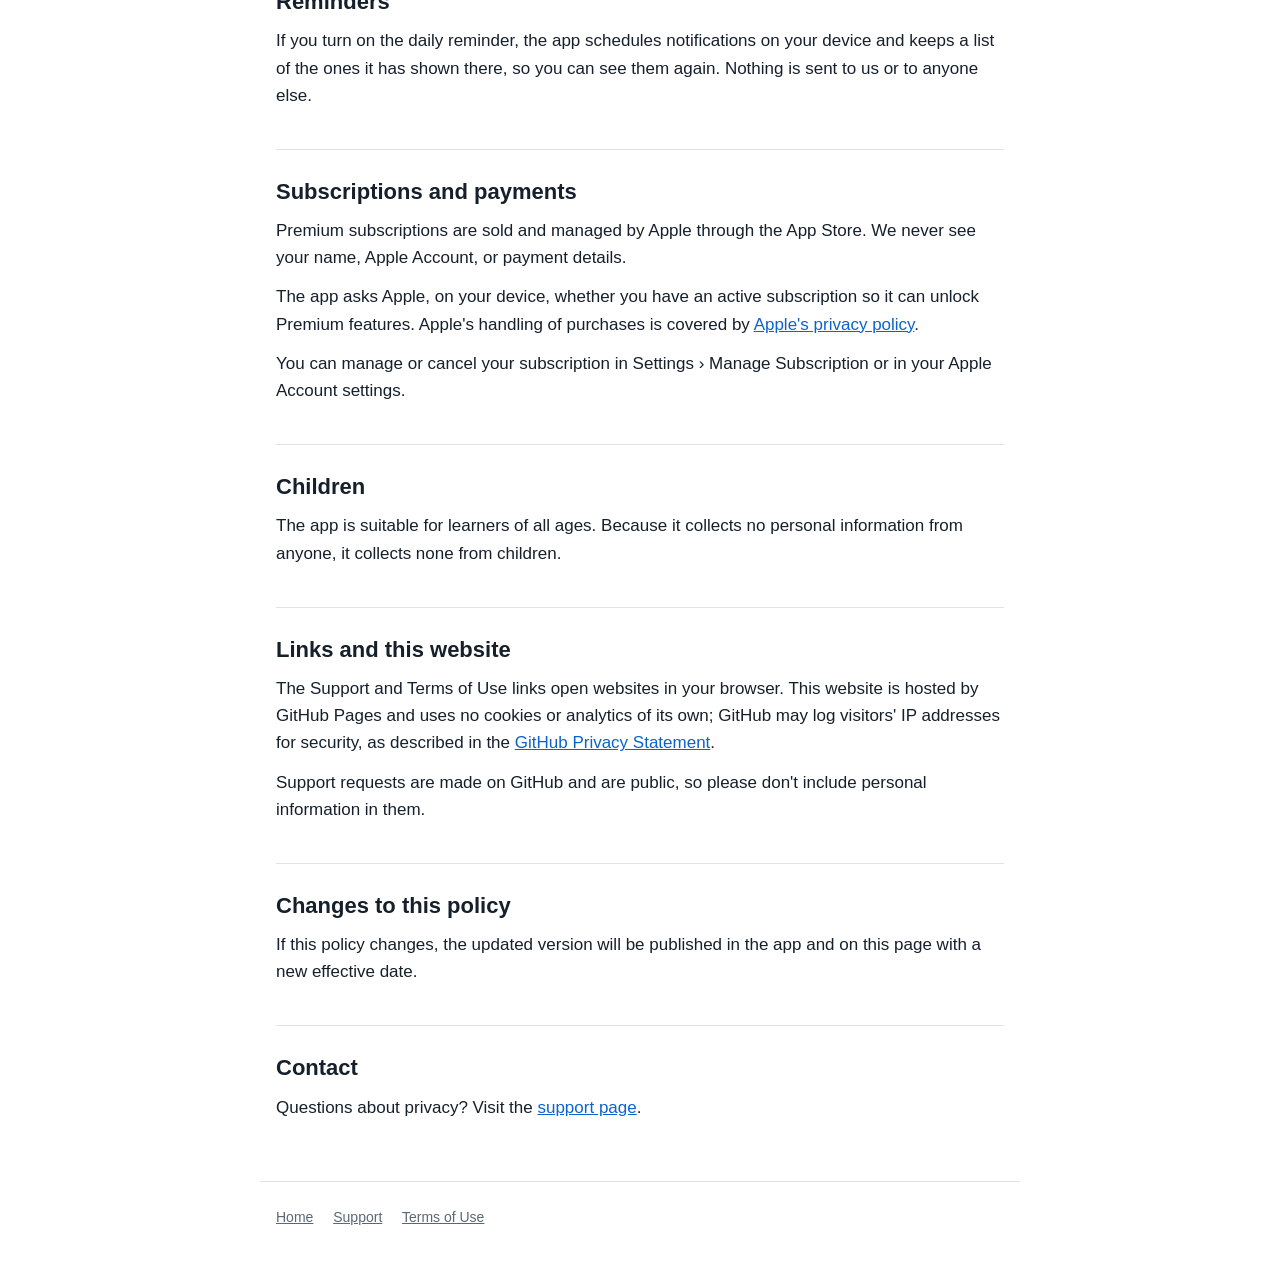
==== commit 3cc010c6: "Update privacy.html" ====
--- a/privacy.html
+++ b/privacy.html
@@ -1,3 +1,4 @@
+Artem Tokarev, [3 Nov 2026 at 16:46:08]:
 <!DOCTYPE html>
 <html lang="en">
 <head>
@@ -20,13 +21,13 @@
 </header>
 <main>
   <h1>Privacy Policy</h1>
-  <p class="muted">Effective 19 October 2026</p>
+  <p class="muted">Effective 1 November 2026</p>
 
   <h2>The short version</h2>
   <p>Atlas Quest does not collect any personal data, and we never receive your information. There are no accounts of our own, no ads, no analytics and no tracking, and the app contains no third-party code that does any of these things. The optional features that go online, iCloud sync and Game Center, are Apple services that use your Apple Account.</p>
 
   <h2>What stays on your device</h2>
-  <p>To show your progress, the app saves your quiz results, which countries you have mastered or need to practise, and how many free quizzes you have used today.</p>
+  <p>To show your progress, the app saves your quiz results, which countries you have mastered or need to practise, how many free quizzes you have used today, and the player names you enter for Pass and Play.</p>
   <p>Unless you use iCloud sync (below), this information is stored only on your device. It is never sent to us. It may be included in your device backups (for example iCloud Backup), which are handled by Apple.</p>
   <p>You can delete your quiz history at any time with Settings › Reset Progress, or delete everything by removing the app.</p>
 
@@ -46,7 +47,8 @@
   <p>The app asks Apple, on your device, whether you have an active subscription so it can unlock Premium features. Apple's handling of purchases is covered by <a href="https://www.apple.com/legal/privacy/">Apple's privacy policy</a>.</p>
   <p>You can manage or cancel your subscription in Settings › Manage Subscription or in your Apple Account settings.</p>
 
-  <h2>Children</h2>
+
+<h2>Children</h2>
   <p>The app is suitable for learners of all ages. Because it collects no personal information from anyone, it collects none from children.</p>
 
   <h2>Links and this website</h2>
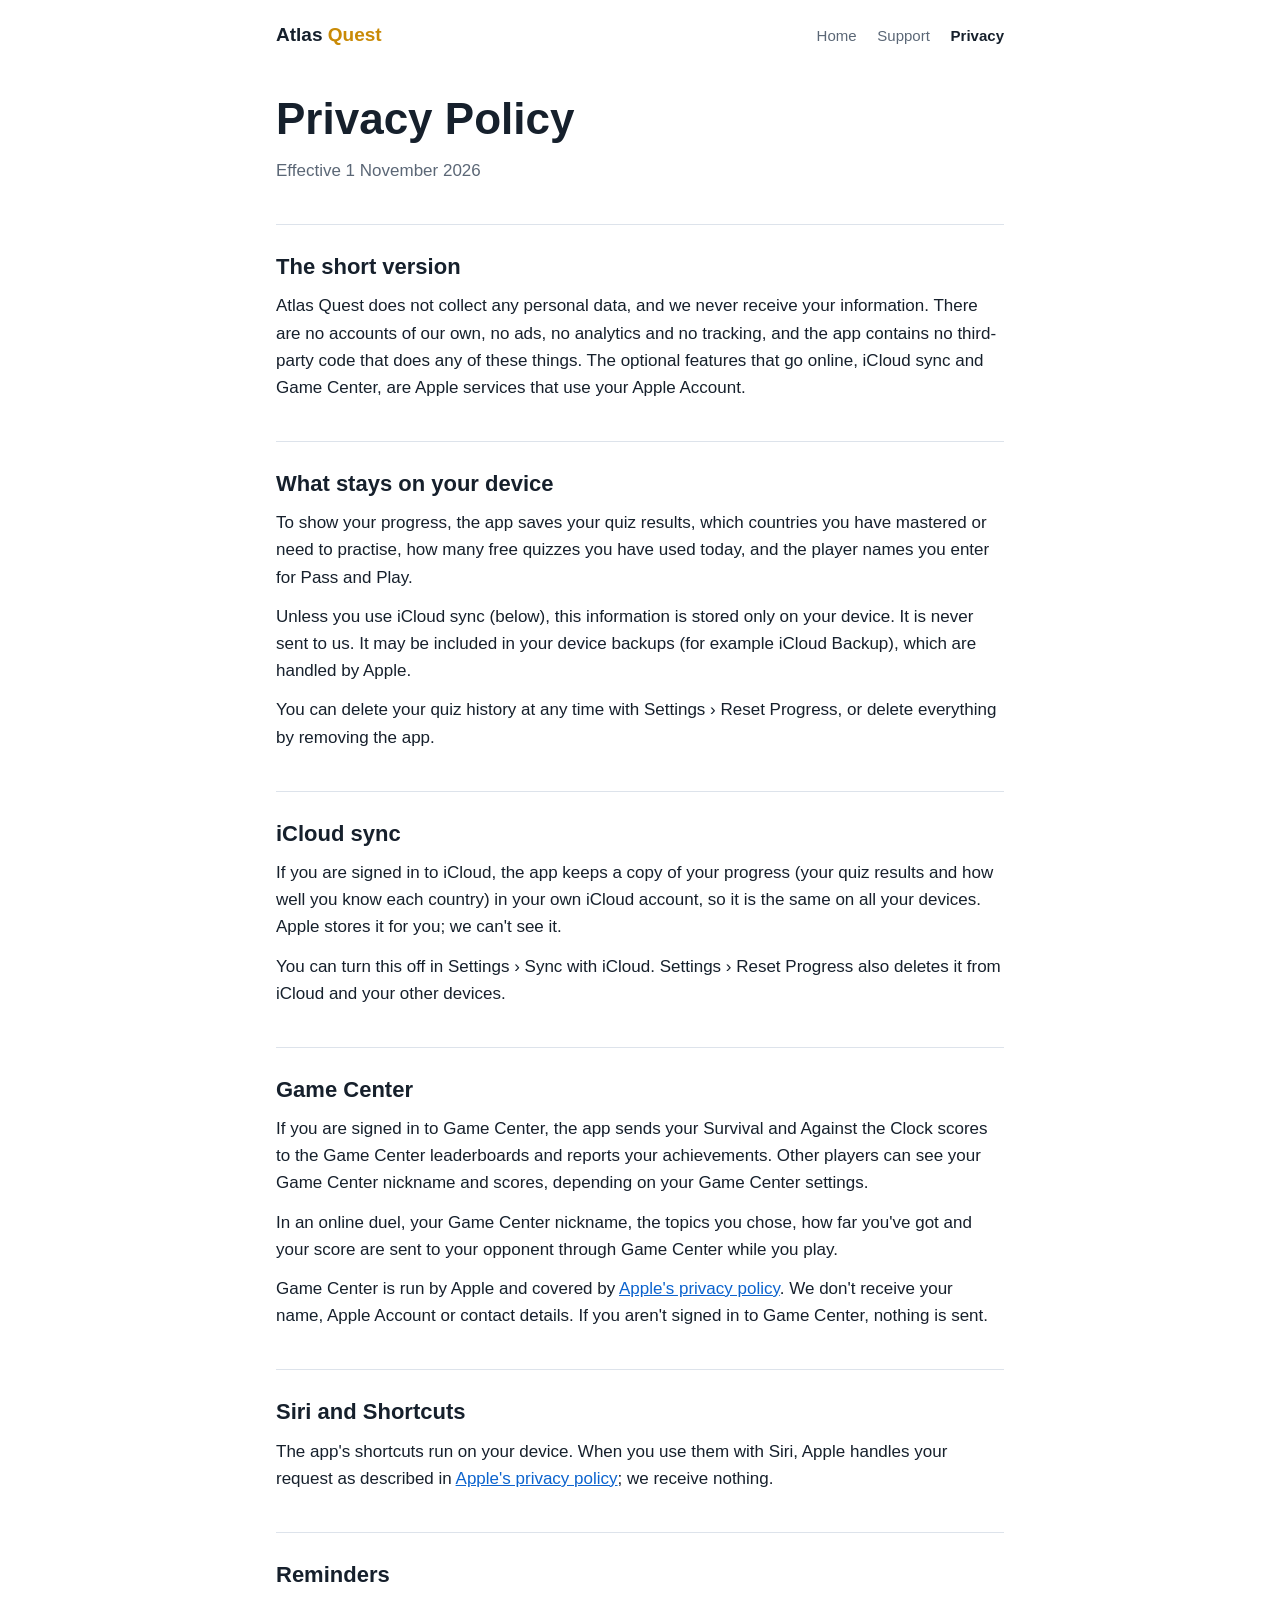
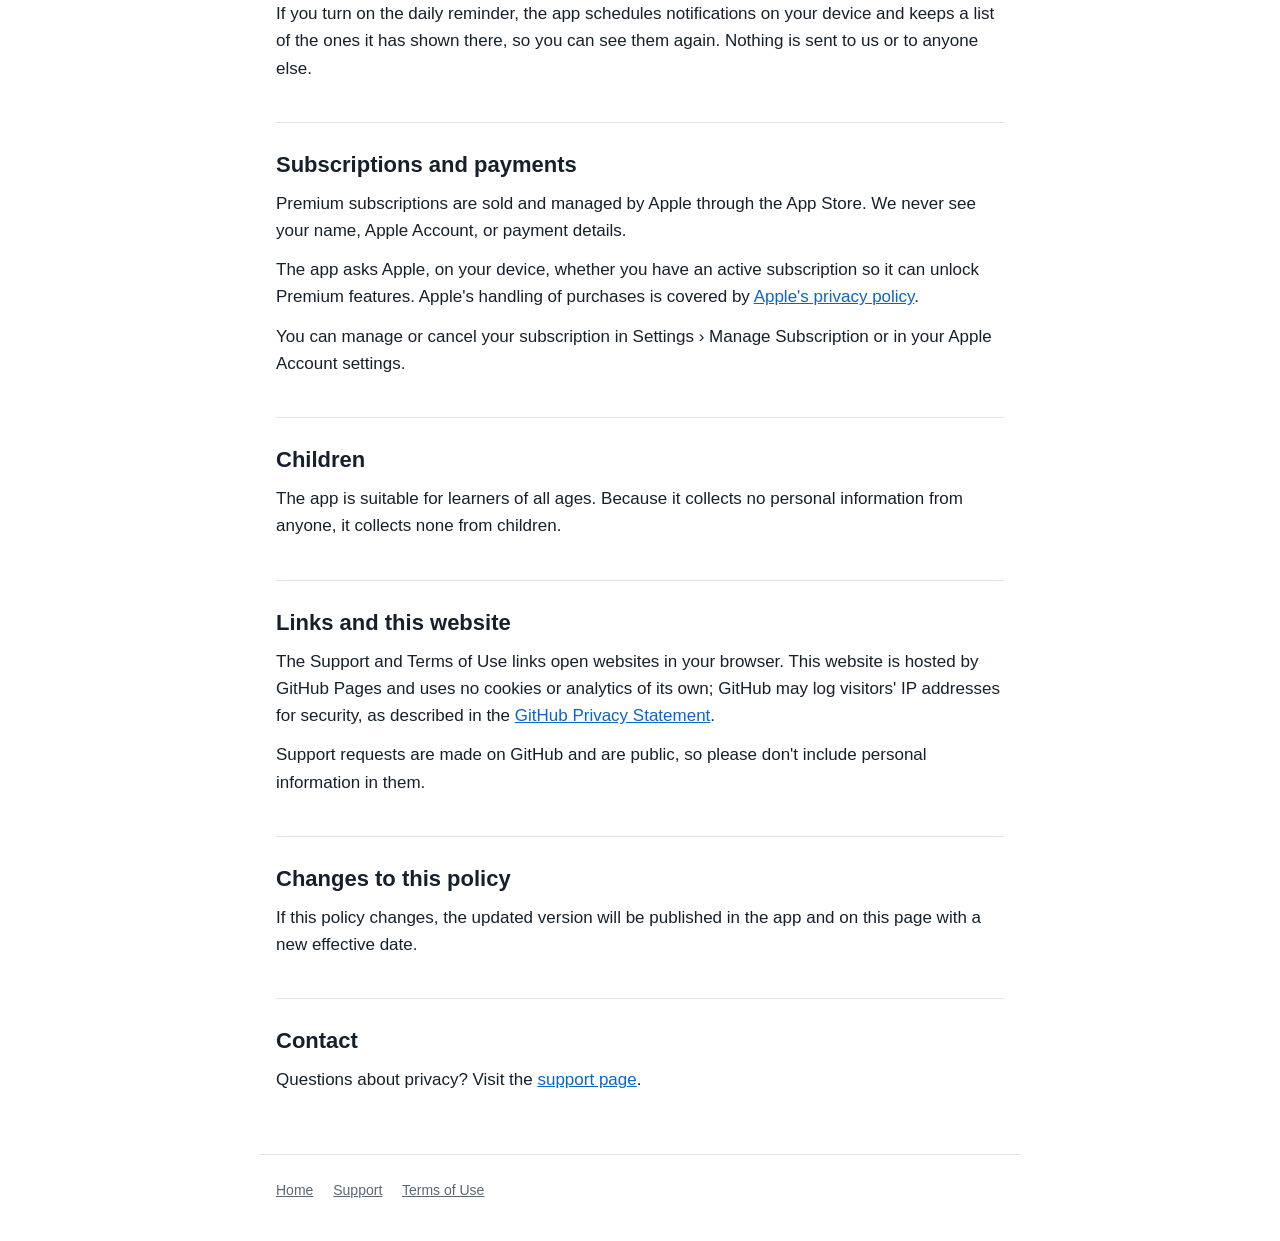
==== commit 5fd176d0: "Update privacy.html" ====
--- a/privacy.html
+++ b/privacy.html
@@ -1,4 +1,3 @@
-Artem Tokarev, [3 Nov 2026 at 16:46:08]:
 <!DOCTYPE html>
 <html lang="en">
 <head>
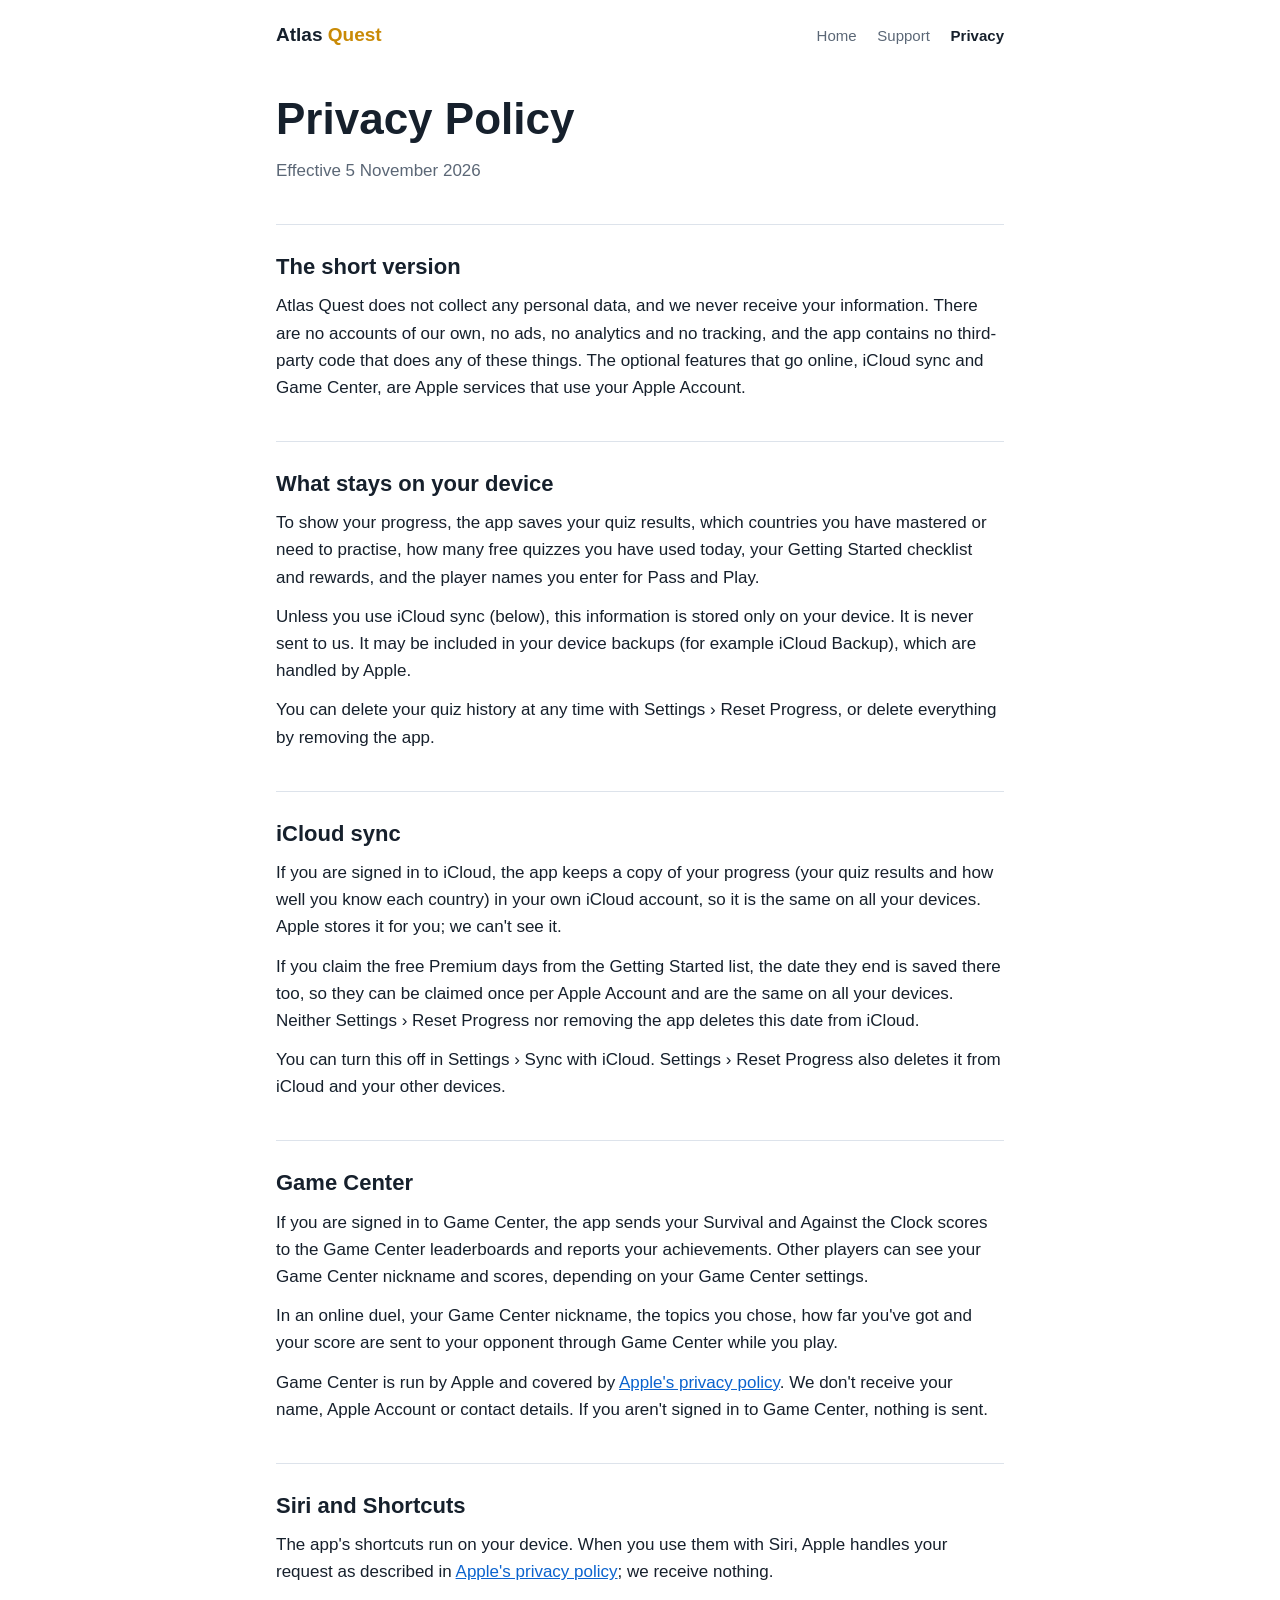
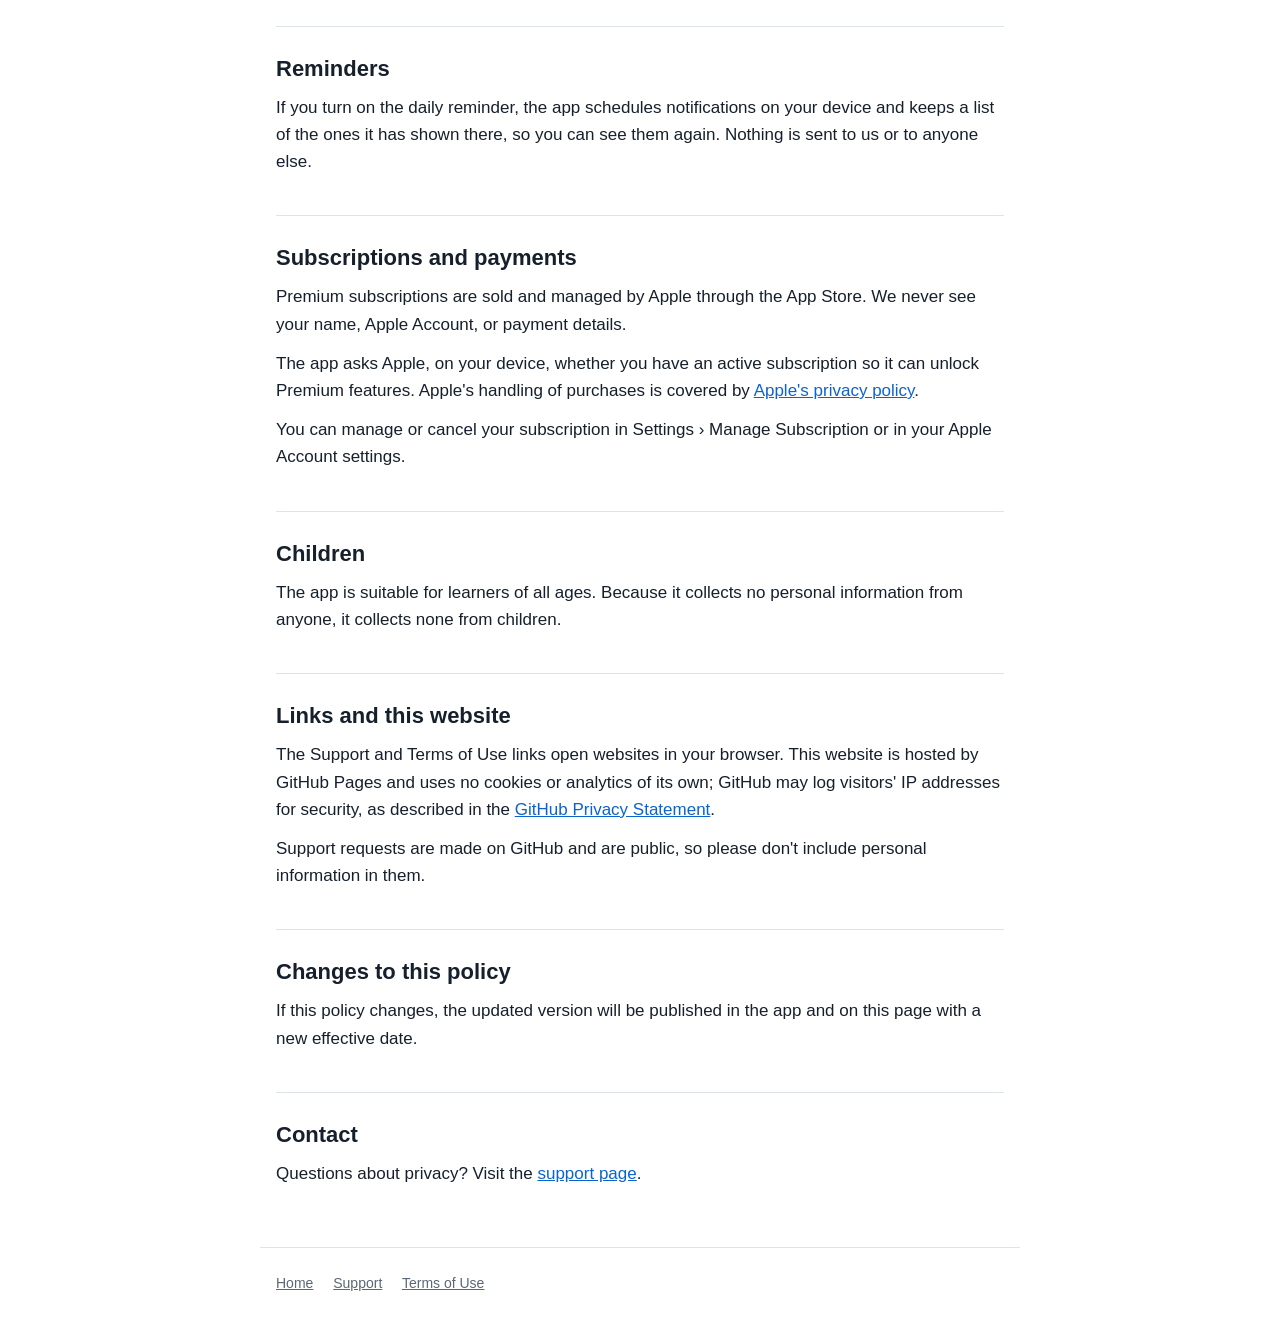
==== commit 0c35ae1b: "Update privacy.html" ====
--- a/privacy.html
+++ b/privacy.html
@@ -20,18 +20,19 @@
 </header>
 <main>
   <h1>Privacy Policy</h1>
-  <p class="muted">Effective 1 November 2026</p>
+  <p class="muted">Effective 5 November 2026</p>
 
   <h2>The short version</h2>
   <p>Atlas Quest does not collect any personal data, and we never receive your information. There are no accounts of our own, no ads, no analytics and no tracking, and the app contains no third-party code that does any of these things. The optional features that go online, iCloud sync and Game Center, are Apple services that use your Apple Account.</p>
 
   <h2>What stays on your device</h2>
-  <p>To show your progress, the app saves your quiz results, which countries you have mastered or need to practise, how many free quizzes you have used today, and the player names you enter for Pass and Play.</p>
+  <p>To show your progress, the app saves your quiz results, which countries you have mastered or need to practise, how many free quizzes you have used today, your Getting Started checklist and rewards, and the player names you enter for Pass and Play.</p>
   <p>Unless you use iCloud sync (below), this information is stored only on your device. It is never sent to us. It may be included in your device backups (for example iCloud Backup), which are handled by Apple.</p>
   <p>You can delete your quiz history at any time with Settings › Reset Progress, or delete everything by removing the app.</p>
 
   <h2>iCloud sync</h2>
   <p>If you are signed in to iCloud, the app keeps a copy of your progress (your quiz results and how well you know each country) in your own iCloud account, so it is the same on all your devices. Apple stores it for you; we can't see it.</p>
+  <p>If you claim the free Premium days from the Getting Started list, the date they end is saved there too, so they can be claimed once per Apple Account and are the same on all your devices. Neither Settings › Reset Progress nor removing the app deletes this date from iCloud.</p>
   <p>You can turn this off in Settings › Sync with iCloud. Settings › Reset Progress also deletes it from iCloud and your other devices.</p>
   <h2>Game Center</h2>
   <p>If you are signed in to Game Center, the app sends your Survival and Against the Clock scores to the Game Center leaderboards and reports your achievements. Other players can see your Game Center nickname and scores, depending on your Game Center settings.</p>
